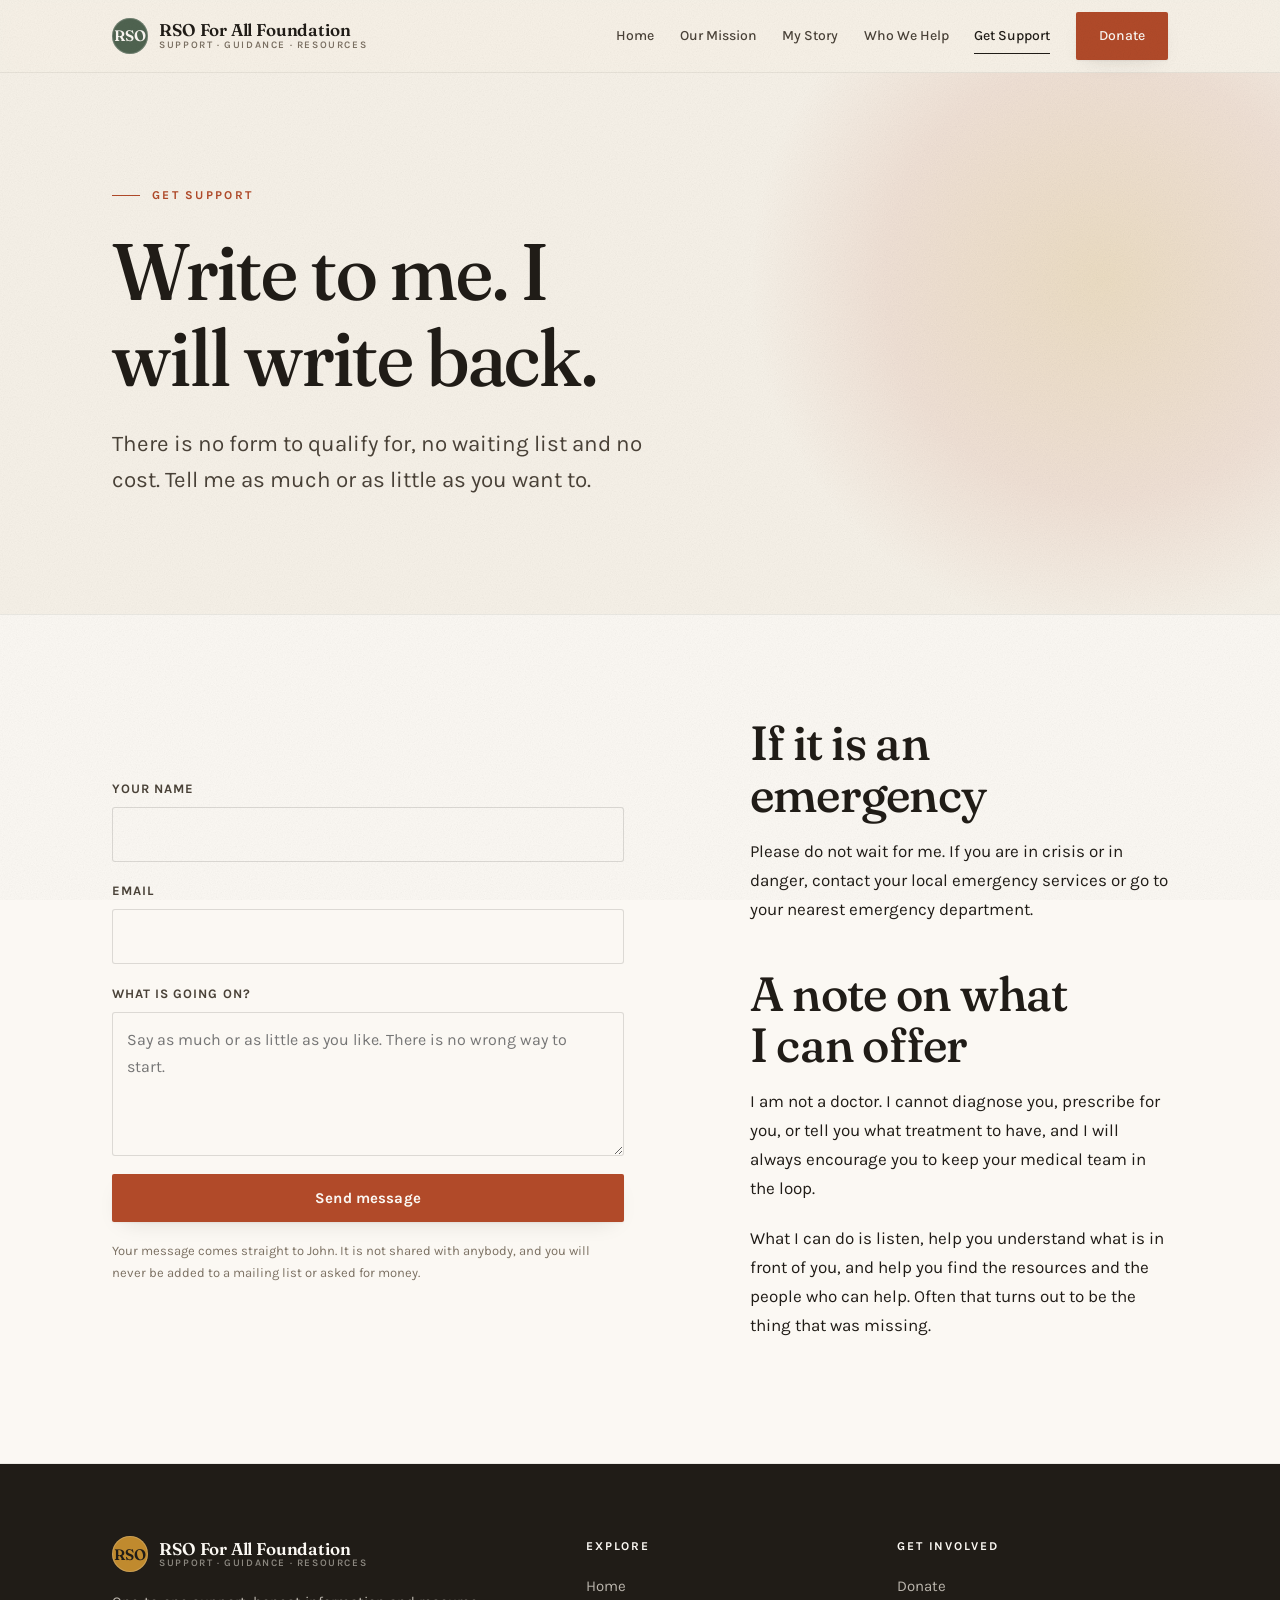
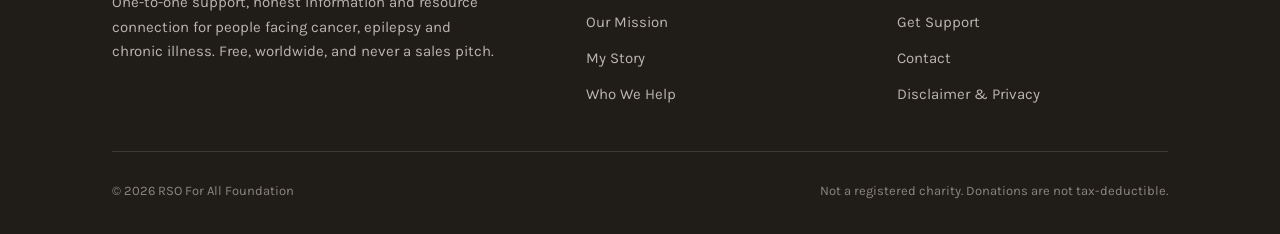
==== contact.html @ 538c0a23 "RSO For All Foundation — honest rebuild: home, mission, story, who we help, donate, contact, disclai" ====
<!doctype html>
<html lang="en">
<head>
<meta charset="utf-8">
<meta name="viewport" content="width=device-width, initial-scale=1">
<title>Get Support — RSO For All Foundation</title>
<meta name="description" content="Reach out. Every message is read by a person and answered by a person. It costs nothing.">
<meta property="og:title" content="Get Support — RSO For All Foundation">
<meta property="og:description" content="Reach out. Every message is read by a person and answered by a person. It costs nothing.">
<meta property="og:type" content="website">
<link rel="preconnect" href="https://fonts.googleapis.com">
<link rel="preconnect" href="https://fonts.gstatic.com" crossorigin>
<link href="https://fonts.googleapis.com/css2?family=Fraunces:ital,opsz,wght@0,9..144,400..700;1,9..144,400..700&family=Karla:ital,wght@0,400..700;1,400..700&display=swap" rel="stylesheet">
<link rel="stylesheet" href="assets/styles.css">
</head>
<body>
<a class="skip" href="#main">Skip to content</a>

<header class="masthead">
  <div class="shell">
    <a class="wordmark" href="index.html">
      <span class="mark" aria-hidden="true">RSO</span>
      <span>RSO For All Foundation<small>Support &middot; Guidance &middot; Resources</small></span>
    </a>
    <button class="nav-toggle" aria-expanded="false" aria-controls="nav">Menu</button>
    <nav class="nav" id="nav">
      <a href="index.html">Home</a>
      <a href="mission.html">Our Mission</a>
      <a href="story.html">My Story</a>
      <a href="who-we-help.html">Who We Help</a>
      <a href="contact.html" aria-current="page">Get Support</a>
      <a class="btn btn-primary" href="donate.html">Donate</a>
    </nav>
  </div>
</header>

<main id="main">

  <section class="hero">
    <div class="shell">
      <div style="max-width:44rem">
        <p class="eyebrow rise d1">Get support</p>
        <h1 class="rise d2">Write to me. I will write back.</h1>
          <p class="lede rise d3">There is no form to qualify for, no waiting list and no cost. Tell me as much or as little as you want to.</p>
      </div>
    </div>
  </section>

  <section class="band-warm">
    <div class="shell">
      <div class="hero-grid">
        <div>
          <form class="form" method="post" action="contact.php">
            <div class="field">
              <label for="name">Your name</label>
              <input type="text" id="name" name="name" required autocomplete="name">
            </div>
            <div class="field">
              <label for="email">Email</label>
              <input type="email" id="email" name="email" required autocomplete="email">
            </div>
            <div class="field">
              <label for="message">What is going on?</label>
              <textarea id="message" name="message" required
                placeholder="Say as much or as little as you like. There is no wrong way to start."></textarea>
            </div>
            <input class="hp" type="text" name="website" tabindex="-1" autocomplete="off" aria-hidden="true">
            <button class="btn btn-primary btn-wide" type="submit">Send message</button>
            <p class="form-note">
              Your message comes straight to John. It is not shared with anybody, and you will never
              be added to a mailing list or asked for money.
            </p>
          </form>
        </div>

        <div class="prose">
          <h2>If it is an emergency</h2>
          <p>
            Please do not wait for me. If you are in crisis or in danger, contact your local
            emergency services or go to your nearest emergency department.
          </p>
          <h2>A note on what I can offer</h2>
          <p>
            I am not a doctor. I cannot diagnose you, prescribe for you, or tell you what treatment
            to have, and I will always encourage you to keep your medical team in the loop.
          </p>
          <p>
            What I can do is listen, help you understand what is in front of you, and help you find
            the resources and the people who can help. Often that turns out to be the thing that was
            missing.
          </p>
        </div>
      </div>
    </div>
  </section>

</main>

<footer class="foot">
  <div class="shell">
    <div class="foot-grid">
      <div>
        <div class="wordmark">
          <span class="mark" aria-hidden="true">RSO</span>
          <span>RSO For All Foundation<small>Support &middot; Guidance &middot; Resources</small></span>
        </div>
        <p class="blurb">
          One-to-one support, honest information and resource connection for people facing cancer,
          epilepsy and chronic illness. Free, worldwide, and never a sales pitch.
        </p>
      </div>
      <div>
        <h4>Explore</h4>
        <ul>
          <li><a href="index.html">Home</a></li>
          <li><a href="mission.html">Our Mission</a></li>
          <li><a href="story.html">My Story</a></li>
          <li><a href="who-we-help.html">Who We Help</a></li>
        </ul>
      </div>
      <div>
        <h4>Get involved</h4>
        <ul>
          <li><a href="donate.html">Donate</a></li>
          <li><a href="contact.html">Get Support</a></li>
          <li><a href="contact.html">Contact</a></li>
          <li><a href="disclaimer.html">Disclaimer &amp; Privacy</a></li>
        </ul>
      </div>
    </div>
    <div class="colophon">
      <span>&copy; 2026 RSO For All Foundation</span>
      <span>Not a registered charity. Donations are not tax-deductible.</span>
    </div>
  </div>
</footer>

<script src="assets/main.js"></script>
</body>
</html>
---- assets/styles.css ----
/* ===========================================================
   RSO For All Foundation
   Aesthetic: warm editorial letterpress — a letter, not a brochure.
   Palette is bone paper + ink, with clay and sage carrying warmth.
   =========================================================== */

:root {
  --paper:      #F6F1E8;
  --paper-deep: #EDE5D8;
  --paper-warm: #FBF8F3;
  --ink:        #201C17;
  --ink-soft:   #4A4238;
  --ink-faint:  #7C7163;
  --clay:       #B14A29;
  --clay-deep:  #8E3A1F;
  --sage:       #4F6350;
  --sage-soft:  #7D9179;
  --gold:       #C08A2E;
  --rule:       rgba(32, 28, 23, 0.14);
  --rule-soft:  rgba(32, 28, 23, 0.07);

  --display: "Fraunces", "Iowan Old Style", Georgia, serif;
  --body:    "Karla", "Helvetica Neue", sans-serif;

  --measure: 34rem;
  --gutter: clamp(1.25rem, 5vw, 3rem);
  --shell: 72rem;

  --shadow-lift: 0 1px 2px rgba(32,28,23,.05), 0 8px 24px -12px rgba(32,28,23,.18);
  --shadow-deep: 0 2px 4px rgba(32,28,23,.06), 0 24px 56px -24px rgba(32,28,23,.30);
}

*, *::before, *::after { box-sizing: border-box; }

html { -webkit-text-size-adjust: 100%; scroll-behavior: smooth; }
@media (prefers-reduced-motion: reduce) {
  html { scroll-behavior: auto; }
  *, *::before, *::after {
    animation-duration: .01ms !important;
    animation-iteration-count: 1 !important;
    transition-duration: .01ms !important;
  }
}

body {
  margin: 0;
  background: var(--paper);
  color: var(--ink);
  font-family: var(--body);
  font-size: 1.0625rem;
  line-height: 1.7;
  font-feature-settings: "kern" 1, "liga" 1;
  -webkit-font-smoothing: antialiased;
  overflow-x: hidden;
}

/* Paper grain — gives the whole thing the tooth of a printed page. */
body::before {
  content: "";
  position: fixed;
  inset: 0;
  z-index: 9999;
  pointer-events: none;
  opacity: .28;
  mix-blend-mode: multiply;
  background-image: url("data:image/svg+xml,%3Csvg xmlns='http://www.w3.org/2000/svg' width='180' height='180'%3E%3Cfilter id='n'%3E%3CfeTurbulence type='fractalNoise' baseFrequency='.85' numOctaves='3' stitchTiles='stitch'/%3E%3CfeColorMatrix type='saturate' values='0'/%3E%3C/filter%3E%3Crect width='180' height='180' filter='url(%23n)' opacity='.42'/%3E%3C/svg%3E");
}

img { max-width: 100%; display: block; }

a { color: var(--clay-deep); text-decoration-thickness: 1px; text-underline-offset: 3px; }
a:hover { color: var(--clay); }

::selection { background: var(--gold); color: var(--paper-warm); }

:focus-visible {
  outline: 2px solid var(--clay);
  outline-offset: 3px;
  border-radius: 2px;
}

.shell {
  width: 100%;
  max-width: var(--shell);
  margin-inline: auto;
  padding-inline: var(--gutter);
}

.skip {
  position: absolute;
  left: -9999px;
}
.skip:focus {
  left: 1rem; top: 1rem;
  z-index: 10000;
  background: var(--ink);
  color: var(--paper);
  padding: .75rem 1rem;
  border-radius: 3px;
}

/* ---------- Type ---------- */

h1, h2, h3 {
  font-family: var(--display);
  font-weight: 500;
  font-variation-settings: "SOFT" 40, "WONK" 1;
  line-height: 1.08;
  letter-spacing: -0.015em;
  margin: 0;
  text-wrap: balance;
}

h1 { font-size: clamp(2.6rem, 7.5vw, 5rem); }
h2 { font-size: clamp(1.9rem, 4.4vw, 3rem); }
h3 { font-size: clamp(1.2rem, 2.4vw, 1.5rem); letter-spacing: -0.005em; }

p { margin: 0 0 1.25em; max-width: var(--measure); }

.lede {
  font-size: clamp(1.15rem, 2.4vw, 1.4rem);
  line-height: 1.6;
  color: var(--ink-soft);
  max-width: 36rem;
}

.eyebrow {
  font-size: .75rem;
  letter-spacing: .19em;
  text-transform: uppercase;
  font-weight: 700;
  color: var(--clay);
  margin: 0 0 1.4rem;
  display: flex;
  align-items: center;
  gap: .75rem;
}
.eyebrow::before {
  content: "";
  width: 1.75rem;
  height: 1px;
  background: var(--clay);
  flex: none;
}

.sig {
  font-family: var(--display);
  font-variation-settings: "SOFT" 90, "WONK" 1;
  font-style: italic;
  font-size: 1.5rem;
  color: var(--ink);
  margin-top: 2rem;
}

/* ---------- Header ---------- */

.masthead {
  position: sticky;
  top: 0;
  z-index: 100;
  background: rgba(246, 241, 232, .88);
  backdrop-filter: saturate(140%) blur(12px);
  border-bottom: 1px solid var(--rule-soft);
}

.masthead .shell {
  display: flex;
  align-items: center;
  justify-content: space-between;
  gap: 1rem;
  min-height: 4.5rem;
}

.wordmark {
  display: flex;
  align-items: center;
  gap: .7rem;
  font-family: var(--display);
  font-size: 1.0625rem;
  font-weight: 600;
  letter-spacing: -0.01em;
  color: var(--ink);
  text-decoration: none;
  line-height: 1.15;
}
.wordmark:hover { color: var(--ink); }
.wordmark small {
  display: block;
  font-family: var(--body);
  font-size: .625rem;
  letter-spacing: .16em;
  text-transform: uppercase;
  font-weight: 600;
  color: var(--ink-faint);
}

.mark {
  width: 2.25rem; height: 2.25rem;
  flex: none;
  border-radius: 50%;
  display: grid;
  place-items: center;
  background: var(--sage);
  color: var(--paper-warm);
  font-family: var(--display);
  font-size: .95rem;
  font-weight: 600;
  letter-spacing: -0.02em;
  box-shadow: inset 0 0 0 1px rgba(255,255,255,.18);
}

.nav {
  display: flex;
  align-items: center;
  gap: 1.6rem;
}
.nav a {
  font-size: .875rem;
  font-weight: 500;
  color: var(--ink-soft);
  text-decoration: none;
  padding: .35rem 0;
  border-bottom: 1px solid transparent;
  transition: color .18s ease, border-color .18s ease;
}
.nav a:hover { color: var(--ink); border-bottom-color: var(--clay); }
.nav a[aria-current="page"] { color: var(--ink); border-bottom-color: var(--ink); }

/* The Donate button lives inside .nav, so it needs to out-specify .nav a. */
.nav a.btn {
  padding: .7rem 1.35rem;
  border-bottom: 1px solid transparent;
}
.nav a.btn-primary { color: var(--paper-warm); }
.nav a.btn-primary:hover { color: var(--paper-warm); border-bottom-color: transparent; }

.nav-toggle {
  display: none;
  background: none;
  border: 1px solid var(--rule);
  border-radius: 3px;
  padding: .5rem .7rem;
  font: inherit;
  font-size: .8125rem;
  font-weight: 600;
  letter-spacing: .08em;
  text-transform: uppercase;
  color: var(--ink);
  cursor: pointer;
}

@media (max-width: 860px) {
  .nav-toggle { display: block; }
  .nav {
    position: fixed;
    inset: 4.5rem 0 auto 0;
    flex-direction: column;
    align-items: stretch;
    gap: 0;
    background: var(--paper-warm);
    border-bottom: 1px solid var(--rule);
    padding: .5rem var(--gutter) 1.25rem;
    box-shadow: var(--shadow-deep);
    transform: translateY(-140%);
    transition: transform .34s cubic-bezier(.22,.85,.3,1);
  }
  .nav[data-open="true"] { transform: translateY(0); }
  .nav a {
    padding: .95rem 0;
    font-size: 1.0625rem;
    border-bottom: 1px solid var(--rule-soft);
  }
  .nav a:hover { border-bottom-color: var(--rule-soft); }
  .nav .btn { margin-top: 1rem; text-align: center; }
}

/* ---------- Buttons ---------- */

.btn {
  display: inline-flex;
  align-items: center;
  justify-content: center;
  gap: .55rem;
  font-family: var(--body);
  font-size: .9375rem;
  font-weight: 700;
  letter-spacing: .01em;
  padding: .85rem 1.6rem;
  border-radius: 2px;
  border: 1px solid transparent;
  text-decoration: none;
  cursor: pointer;
  transition: transform .16s ease, box-shadow .2s ease, background .2s ease, color .2s ease;
}
.btn:hover { transform: translateY(-2px); }
.btn:active { transform: translateY(0); }

.btn-primary {
  background: var(--clay);
  color: var(--paper-warm);
  box-shadow: var(--shadow-lift);
}
.btn-primary:hover { background: var(--clay-deep); color: var(--paper-warm); box-shadow: var(--shadow-deep); }

.btn-ghost {
  background: transparent;
  color: var(--ink);
  border-color: var(--rule);
}
.btn-ghost:hover { background: var(--ink); color: var(--paper); border-color: var(--ink); }

.btn-wide { width: 100%; }

/* ---------- Hero ---------- */

.hero {
  position: relative;
  padding: clamp(3.5rem, 9vw, 7rem) 0 clamp(3rem, 7vw, 5.5rem);
  overflow: hidden;
}

/* soft bloom of warmth behind the words */
.hero::after {
  content: "";
  position: absolute;
  top: -30%; right: -15%;
  width: min(46rem, 90vw);
  aspect-ratio: 1;
  background: radial-gradient(circle at 50% 50%, rgba(192,138,46,.20), rgba(177,74,41,.10) 42%, transparent 68%);
  pointer-events: none;
  z-index: 0;
}

.hero .shell { position: relative; z-index: 1; }

.hero-grid {
  display: grid;
  gap: clamp(2.5rem, 6vw, 4.5rem);
  align-items: center;
}
@media (min-width: 940px) {
  .hero-grid { grid-template-columns: 1.15fr .85fr; }
}

.hero h1 em {
  font-style: italic;
  font-variation-settings: "SOFT" 100, "WONK" 1;
  color: var(--clay);
}

.hero .lede { margin-top: 1.6rem; }

.hero-actions {
  display: flex;
  flex-wrap: wrap;
  gap: .85rem;
  margin-top: 2.25rem;
}

.hero-note {
  margin-top: 1.6rem;
  font-size: .8125rem;
  color: var(--ink-faint);
  max-width: 30rem;
  line-height: 1.6;
}

/* Portrait frame — photo drops in here */
.portrait {
  position: relative;
  border-radius: 3px;
  overflow: hidden;
  background: var(--paper-deep);
  box-shadow: var(--shadow-deep);
  aspect-ratio: 4 / 5;
  rotate: -1.1deg;
}
.portrait img { width: 100%; height: 100%; object-fit: cover; }
.portrait figcaption {
  position: absolute;
  left: 0; right: 0; bottom: 0;
  padding: 2.5rem 1.25rem 1rem;
  font-size: .8125rem;
  color: var(--paper-warm);
  background: linear-gradient(to top, rgba(32,28,23,.82), transparent);
}

/* Placeholder state until real photos land */
.portrait.is-empty {
  display: grid;
  place-items: center;
  background:
    repeating-linear-gradient(45deg, transparent 0 12px, rgba(32,28,23,.035) 12px 24px),
    var(--paper-deep);
  border: 1px dashed var(--rule);
}
.portrait.is-empty span {
  font-size: .75rem;
  letter-spacing: .16em;
  text-transform: uppercase;
  font-weight: 700;
  color: var(--ink-faint);
  text-align: center;
  padding: 1.5rem;
  line-height: 1.9;
}

/* ---------- Sections ---------- */

section { padding: clamp(3.5rem, 8vw, 6.5rem) 0; }

.band-warm { background: var(--paper-warm); border-block: 1px solid var(--rule-soft); }
.band-ink {
  background: var(--ink);
  color: var(--paper);
}
.band-ink h2, .band-ink h3 { color: var(--paper-warm); }
.band-ink p { color: rgba(246,241,232,.76); }
.band-ink .eyebrow { color: var(--gold); }
.band-ink .eyebrow::before { background: var(--gold); }
.band-ink a { color: var(--gold); }

.section-head { margin-bottom: clamp(2.25rem, 5vw, 3.5rem); max-width: 42rem; }
.section-head p { margin-top: 1.1rem; }

/* ---------- Pillars ---------- */

.pillars {
  display: grid;
  gap: 1.25rem;
}
@media (min-width: 760px) { .pillars { grid-template-columns: repeat(3, 1fr); } }

.pillar {
  background: var(--paper-warm);
  border: 1px solid var(--rule-soft);
  border-radius: 3px;
  padding: 2rem 1.75rem 1.9rem;
  position: relative;
  transition: transform .22s ease, box-shadow .22s ease, border-color .22s ease;
}
.pillar:hover {
  transform: translateY(-4px);
  box-shadow: var(--shadow-lift);
  border-color: var(--rule);
}
.band-ink .pillar {
  background: rgba(246,241,232,.05);
  border-color: rgba(246,241,232,.14);
}
.pillar .num {
  font-family: var(--display);
  font-size: .8125rem;
  font-weight: 700;
  color: var(--clay);
  letter-spacing: .1em;
  display: block;
  margin-bottom: 1.1rem;
}
.band-ink .pillar .num { color: var(--gold); }
.pillar h3 { margin-bottom: .7rem; }
.pillar p { margin: 0; font-size: .9375rem; color: var(--ink-soft); }
.band-ink .pillar p { color: rgba(246,241,232,.72); }

/* ---------- Pull quote / story ---------- */

.quote {
  border-left: 2px solid var(--clay);
  padding-left: clamp(1.25rem, 3vw, 2.25rem);
  max-width: 44rem;
}
.quote blockquote {
  margin: 0;
  font-family: var(--display);
  font-variation-settings: "SOFT" 60, "WONK" 1;
  font-size: clamp(1.35rem, 3.2vw, 2rem);
  line-height: 1.32;
  letter-spacing: -0.012em;
  color: var(--ink);
  text-wrap: balance;
}
.band-ink .quote blockquote { color: var(--paper-warm); }
.quote cite {
  display: block;
  margin-top: 1.5rem;
  font-family: var(--body);
  font-style: normal;
  font-size: .8125rem;
  letter-spacing: .14em;
  text-transform: uppercase;
  font-weight: 700;
  color: var(--ink-faint);
}
.band-ink .quote cite { color: rgba(246,241,232,.55); }

/* ---------- Prose page ---------- */

.prose { max-width: var(--measure); }
.prose h2 { margin: 2.75rem 0 1rem; }
.prose h3 { margin: 2rem 0 .75rem; }
.prose > :first-child { margin-top: 0; }
.prose ul { padding-left: 1.15rem; margin: 0 0 1.5em; max-width: var(--measure); }
.prose li { margin-bottom: .6rem; }
.prose li::marker { color: var(--clay); }

/* ---------- Donate ---------- */

.give {
  display: grid;
  gap: 1rem;
  max-width: 30rem;
}

.give-option {
  display: flex;
  align-items: center;
  gap: 1.1rem;
  padding: 1.15rem 1.35rem;
  background: var(--paper-warm);
  border: 1px solid var(--rule);
  border-radius: 3px;
  text-decoration: none;
  color: var(--ink);
  transition: transform .18s ease, box-shadow .2s ease, border-color .2s ease;
}
.give-option:hover {
  transform: translateY(-2px);
  border-color: var(--clay);
  box-shadow: var(--shadow-lift);
  color: var(--ink);
}
.give-option .badge {
  width: 2.75rem; height: 2.75rem;
  flex: none;
  border-radius: 50%;
  display: grid;
  place-items: center;
  background: var(--paper-deep);
  color: var(--sage);
  font-family: var(--display);
  font-weight: 700;
  font-size: 1rem;
}
.give-option b { display: block; font-size: 1rem; font-weight: 700; }
.give-option span { display: block; font-size: .8125rem; color: var(--ink-faint); line-height: 1.5; }
.give-option .arrow { margin-left: auto; color: var(--ink-faint); font-size: 1.1rem; }

.is-pending {
  opacity: .58;
  pointer-events: none;
  border-style: dashed;
}

/* Honest, unmissable disclosure. */
.disclosure {
  margin-top: 2.25rem;
  padding: 1.15rem 1.35rem;
  border: 1px solid var(--rule);
  border-left: 3px solid var(--sage);
  border-radius: 3px;
  background: rgba(79,99,80,.05);
  font-size: .875rem;
  line-height: 1.65;
  color: var(--ink-soft);
  max-width: 38rem;
}
.disclosure b { color: var(--ink); }
.disclosure p:last-child { margin-bottom: 0; }

/* ---------- Meter ---------- */

.meter { max-width: 30rem; margin-top: 2rem; }
.meter-track {
  height: .5rem;
  border-radius: 999px;
  background: var(--paper-deep);
  overflow: hidden;
  border: 1px solid var(--rule-soft);
}
.band-ink .meter-track { background: rgba(246,241,232,.12); border-color: transparent; }
.meter-fill {
  height: 100%;
  border-radius: 999px;
  background: linear-gradient(90deg, var(--clay), var(--gold));
  width: 0;
  animation: fill 1.5s cubic-bezier(.2,.8,.25,1) .4s forwards;
}
@keyframes fill { to { width: var(--pct, 0%); } }
.meter-labels {
  display: flex;
  justify-content: space-between;
  margin-top: .7rem;
  font-size: .8125rem;
  color: var(--ink-faint);
}
.band-ink .meter-labels { color: rgba(246,241,232,.6); }

/* ---------- Form ---------- */

.form { max-width: 32rem; display: grid; gap: 1.15rem; }
.field { display: grid; gap: .45rem; }
.field label {
  font-size: .8125rem;
  font-weight: 700;
  letter-spacing: .08em;
  text-transform: uppercase;
  color: var(--ink-soft);
}
.field input, .field textarea {
  font: inherit;
  font-size: 1rem;
  color: var(--ink);
  background: var(--paper-warm);
  border: 1px solid var(--rule);
  border-radius: 3px;
  padding: .8rem .9rem;
  width: 100%;
  transition: border-color .18s ease, box-shadow .18s ease;
}
.field input:focus, .field textarea:focus {
  outline: none;
  border-color: var(--clay);
  box-shadow: 0 0 0 3px rgba(177,74,41,.13);
}
.field textarea { min-height: 9rem; resize: vertical; }
.hp { position: absolute; left: -9999px; }

.form-note { font-size: .8125rem; color: var(--ink-faint); max-width: 32rem; }

/* ---------- Footer ---------- */

.foot {
  background: var(--ink);
  color: rgba(246,241,232,.72);
  padding: clamp(3rem, 6vw, 4.5rem) 0 2rem;
  font-size: .9375rem;
}
.foot a { color: rgba(246,241,232,.72); text-decoration: none; }
.foot a:hover { color: var(--gold); }

.foot-grid {
  display: grid;
  gap: 2.5rem;
  padding-bottom: 2.75rem;
  border-bottom: 1px solid rgba(246,241,232,.13);
}
@media (min-width: 760px) { .foot-grid { grid-template-columns: 1.6fr 1fr 1fr; } }

.foot h4 {
  font-family: var(--body);
  font-size: .75rem;
  letter-spacing: .16em;
  text-transform: uppercase;
  font-weight: 700;
  color: var(--paper-warm);
  margin: 0 0 1.1rem;
}
.foot ul { list-style: none; margin: 0; padding: 0; display: grid; gap: .65rem; }
.foot .blurb { max-width: 24rem; font-size: .9375rem; line-height: 1.65; }
.foot .wordmark { color: var(--paper-warm); margin-bottom: 1.1rem; }
.foot .wordmark small { color: rgba(246,241,232,.5); }
.foot .mark { background: var(--gold); color: var(--ink); }

.colophon {
  padding-top: 1.75rem;
  display: flex;
  flex-wrap: wrap;
  gap: .75rem 1.5rem;
  justify-content: space-between;
  font-size: .8125rem;
  color: rgba(246,241,232,.5);
}

/* ---------- Entrance ---------- */

.rise {
  opacity: 0;
  transform: translateY(18px);
  animation: rise .85s cubic-bezier(.2,.75,.25,1) forwards;
}
@keyframes rise { to { opacity: 1; transform: none; } }
.d1 { animation-delay: .06s; }
.d2 { animation-delay: .16s; }
.d3 { animation-delay: .26s; }
.d4 { animation-delay: .36s; }
.d5 { animation-delay: .46s; }
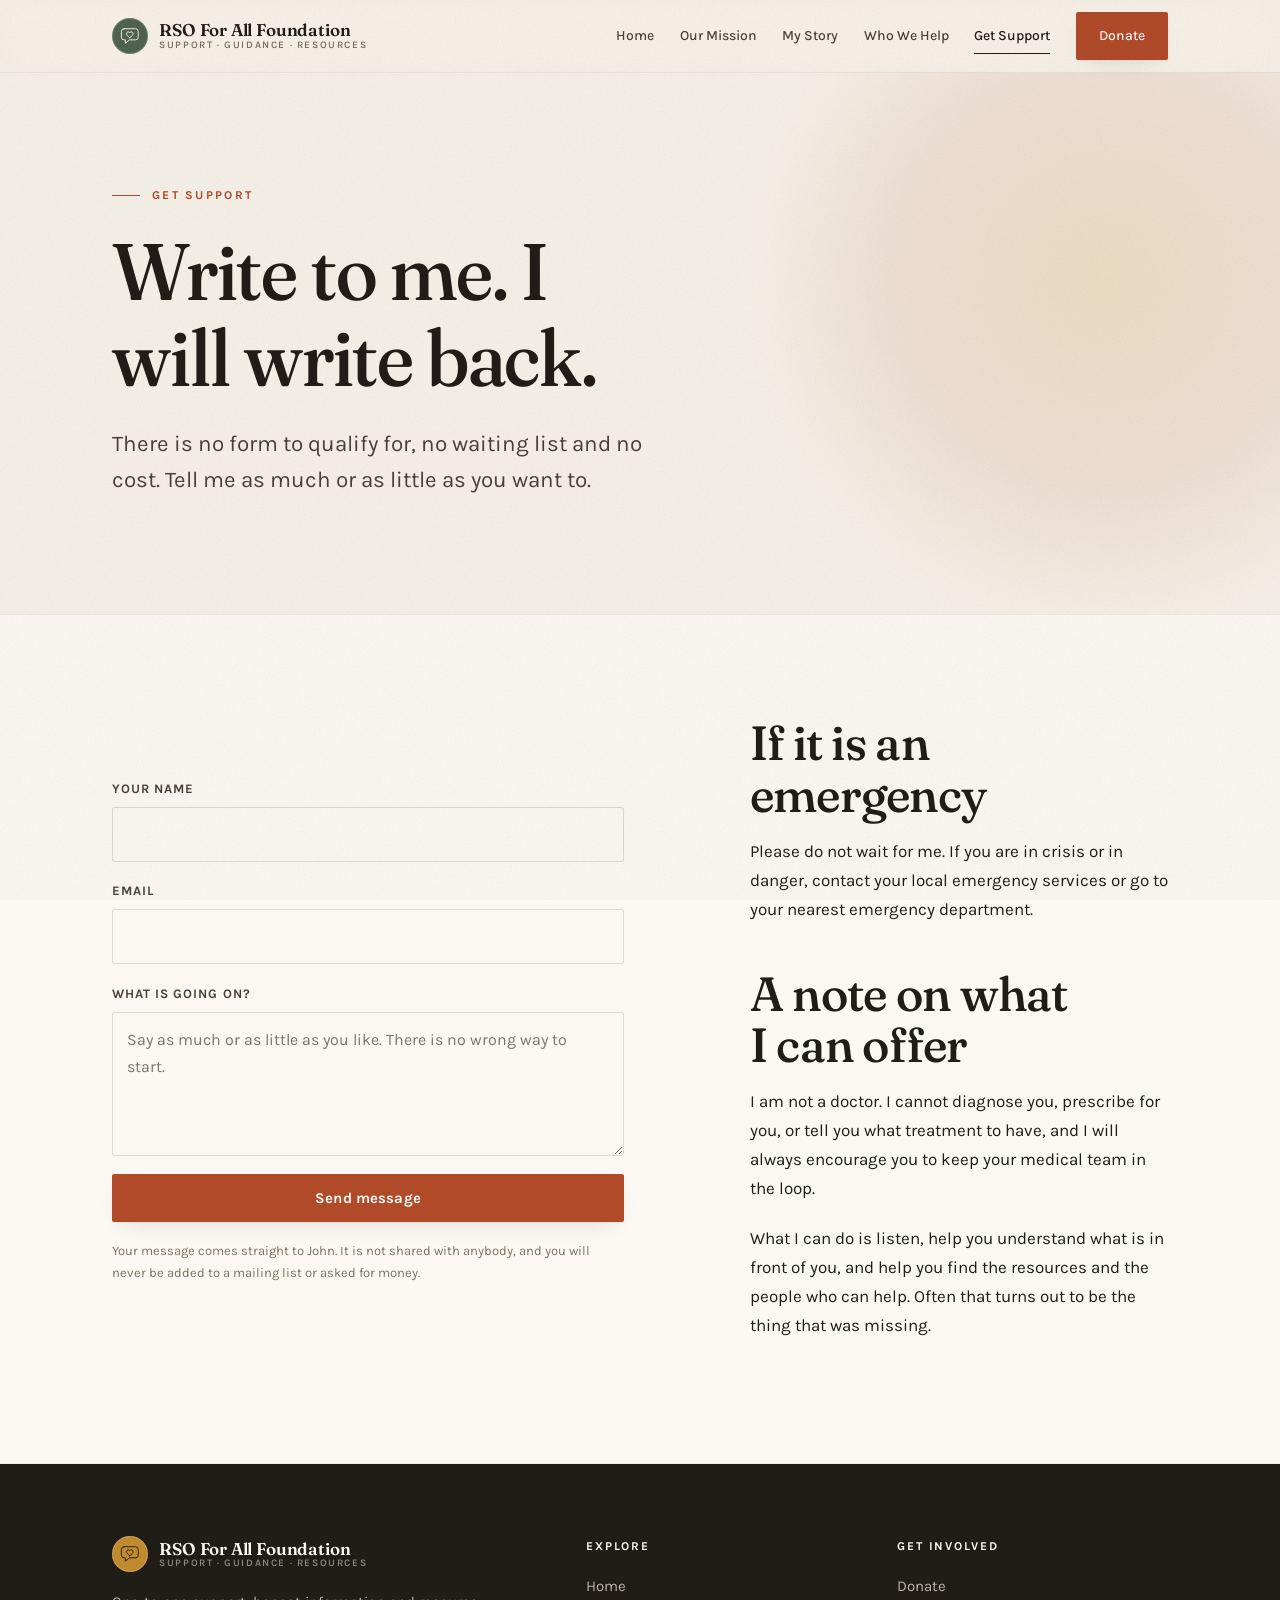
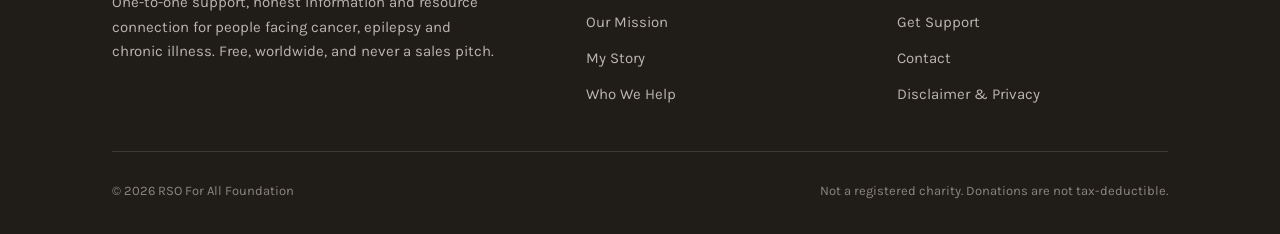
==== commit 5d032826: "New foundation mark: message + heart, replacing the cannabis leaf/oil-droplet logo Co-Authored-By: C" ====
--- a/contact.html
+++ b/contact.html
@@ -11,6 +11,7 @@
 <link rel="preconnect" href="https://fonts.googleapis.com">
 <link rel="preconnect" href="https://fonts.gstatic.com" crossorigin>
 <link href="https://fonts.googleapis.com/css2?family=Fraunces:ital,opsz,wght@0,9..144,400..700;1,9..144,400..700&family=Karla:ital,wght@0,400..700;1,400..700&display=swap" rel="stylesheet">
+<link rel="icon" href="assets/favicon.svg" type="image/svg+xml">
 <link rel="stylesheet" href="assets/styles.css">
 </head>
 <body>
@@ -19,7 +20,7 @@
 <header class="masthead">
   <div class="shell">
     <a class="wordmark" href="index.html">
-      <span class="mark" aria-hidden="true">RSO</span>
+      <span class="mark" aria-hidden="true"><svg viewBox="0 0 64 64" fill="none" stroke="currentColor" stroke-width="2.7" stroke-linecap="round" stroke-linejoin="round"><path d="M15 11 h34 a8 8 0 0 1 8 8 v17 a8 8 0 0 1 -8 8 H31 L19 54 V44 h-4 a8 8 0 0 1 -8 -8 V19 a8 8 0 0 1 8 -8 Z"/><path d="M32 37.5 c -6.2 -4.6 -9.9 -7.9 -9.9 -11.8 a5.4 5.4 0 0 1 9.9 -2.9 a5.4 5.4 0 0 1 9.9 2.9 c 0 3.9 -3.7 7.2 -9.9 11.8 Z"/></svg></span>
       <span>RSO For All Foundation<small>Support &middot; Guidance &middot; Resources</small></span>
     </a>
     <button class="nav-toggle" aria-expanded="false" aria-controls="nav">Menu</button>
@@ -101,7 +102,7 @@
     <div class="foot-grid">
       <div>
         <div class="wordmark">
-          <span class="mark" aria-hidden="true">RSO</span>
+          <span class="mark" aria-hidden="true"><svg viewBox="0 0 64 64" fill="none" stroke="currentColor" stroke-width="2.7" stroke-linecap="round" stroke-linejoin="round"><path d="M15 11 h34 a8 8 0 0 1 8 8 v17 a8 8 0 0 1 -8 8 H31 L19 54 V44 h-4 a8 8 0 0 1 -8 -8 V19 a8 8 0 0 1 8 -8 Z"/><path d="M32 37.5 c -6.2 -4.6 -9.9 -7.9 -9.9 -11.8 a5.4 5.4 0 0 1 9.9 -2.9 a5.4 5.4 0 0 1 9.9 2.9 c 0 3.9 -3.7 7.2 -9.9 11.8 Z"/></svg></span>
           <span>RSO For All Foundation<small>Support &middot; Guidance &middot; Resources</small></span>
         </div>
         <p class="blurb">
--- a/assets/styles.css
+++ b/assets/styles.css
@@ -208,6 +208,7 @@
   letter-spacing: -0.02em;
   box-shadow: inset 0 0 0 1px rgba(255,255,255,.18);
 }
+.mark svg { width: 1.35rem; height: 1.35rem; display: block; }
 
 .nav {
   display: flex;
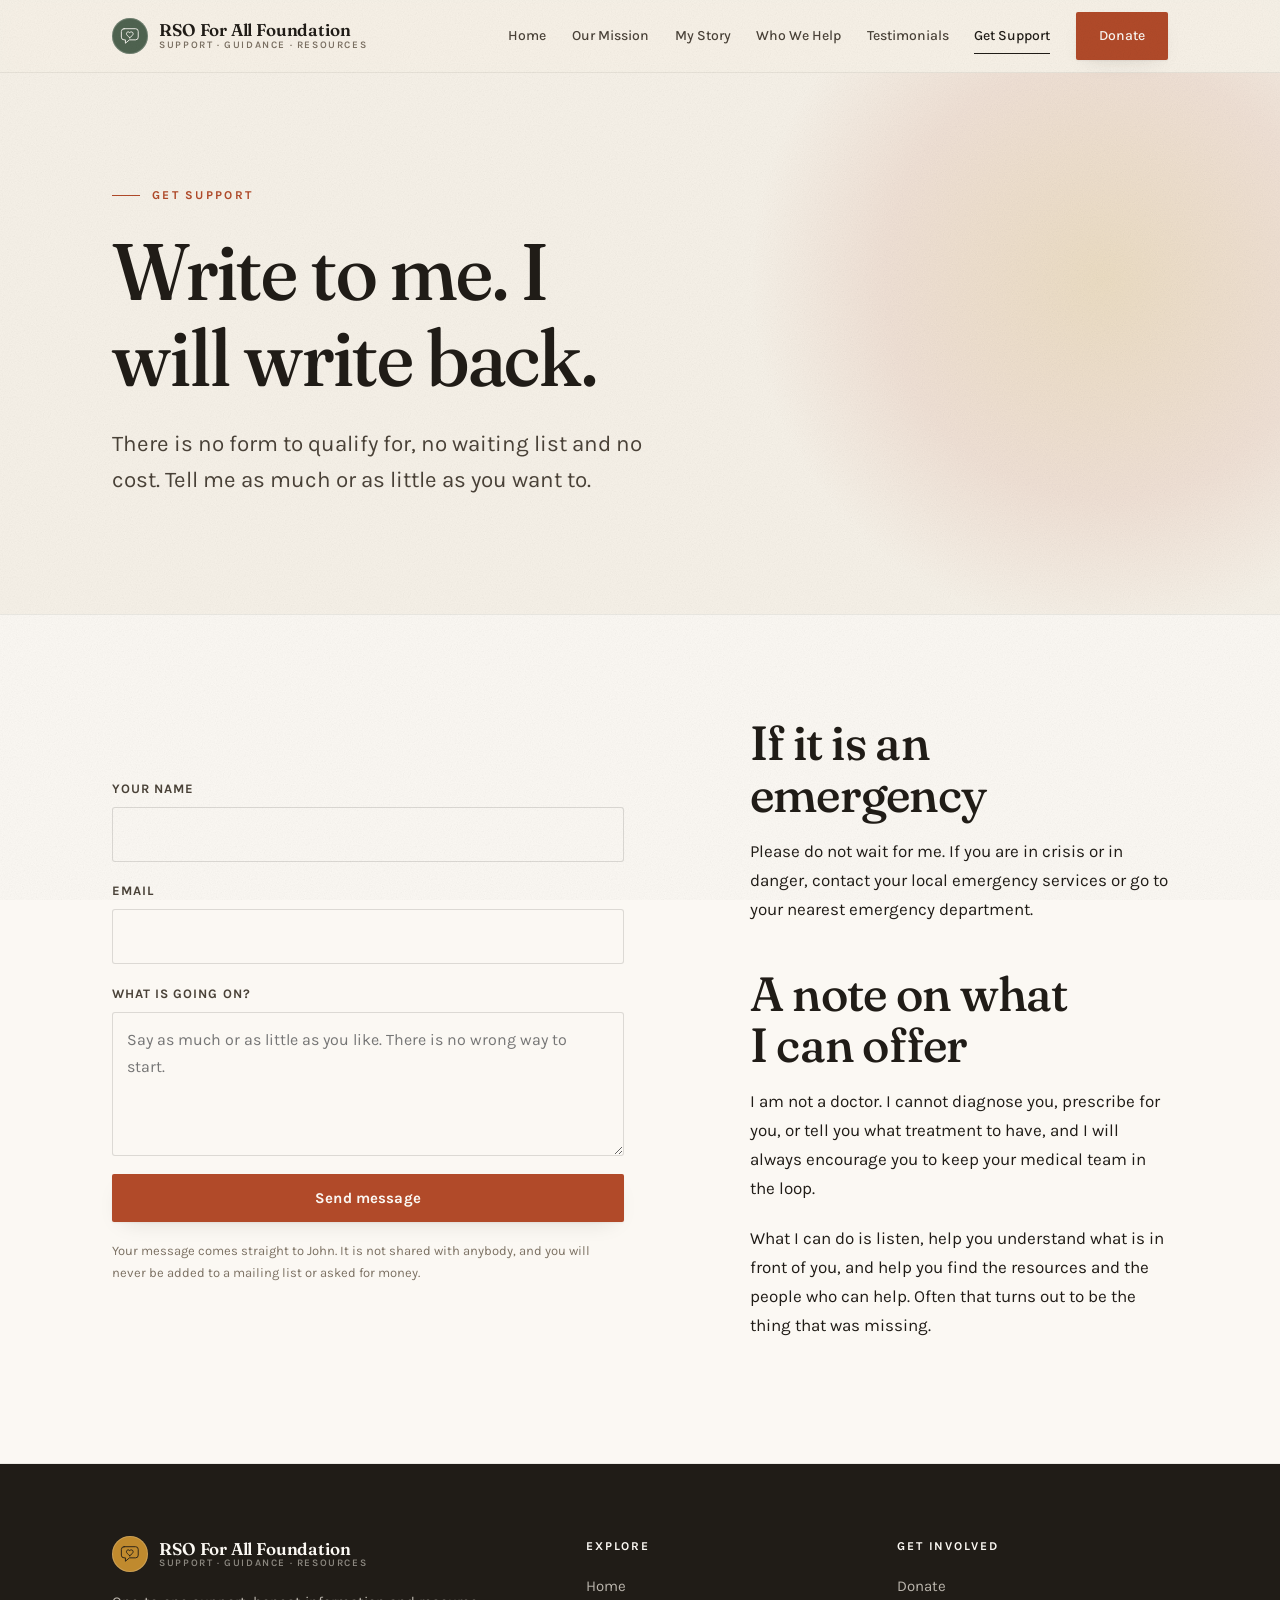
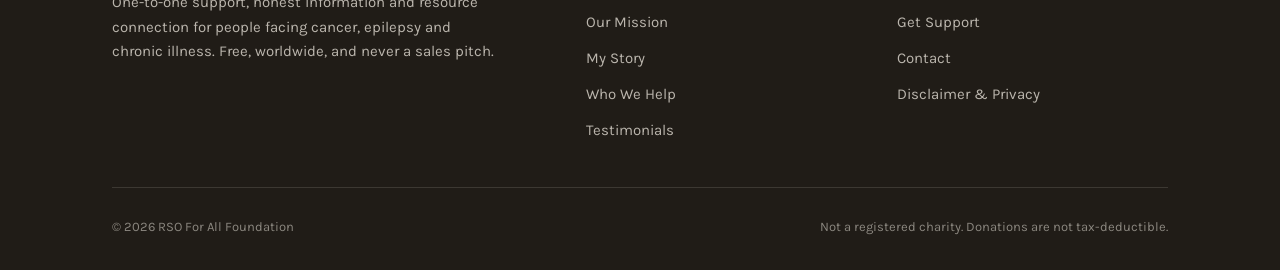
==== commit cf7e3654: "Add Testimonials page — real stories only, honest empty state until they arrive Co-Authored-By: Clau" ====
--- a/contact.html
+++ b/contact.html
@@ -29,6 +29,7 @@
       <a href="mission.html">Our Mission</a>
       <a href="story.html">My Story</a>
       <a href="who-we-help.html">Who We Help</a>
+      <a href="testimonials.html">Testimonials</a>
       <a href="contact.html" aria-current="page">Get Support</a>
       <a class="btn btn-primary" href="donate.html">Donate</a>
     </nav>
@@ -117,6 +118,7 @@
           <li><a href="mission.html">Our Mission</a></li>
           <li><a href="story.html">My Story</a></li>
           <li><a href="who-we-help.html">Who We Help</a></li>
+          <li><a href="testimonials.html">Testimonials</a></li>
         </ul>
       </div>
       <div>
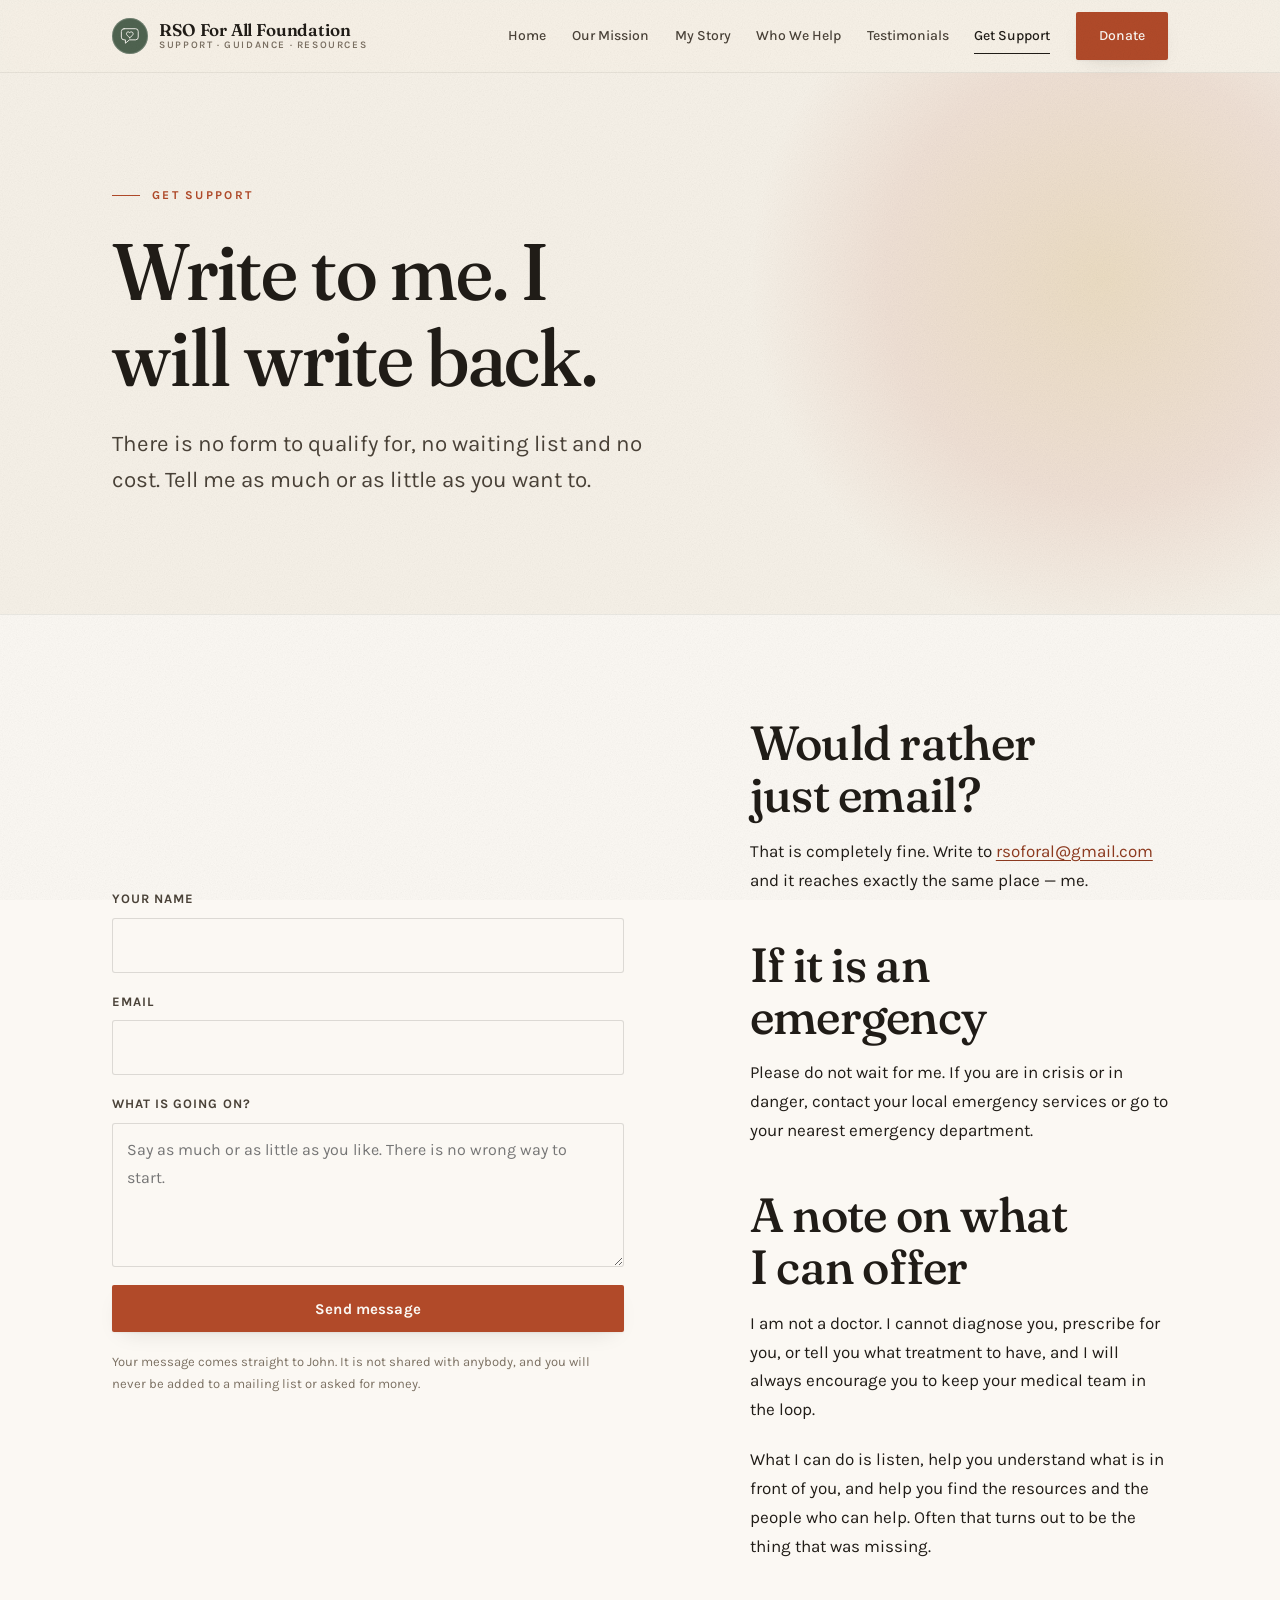
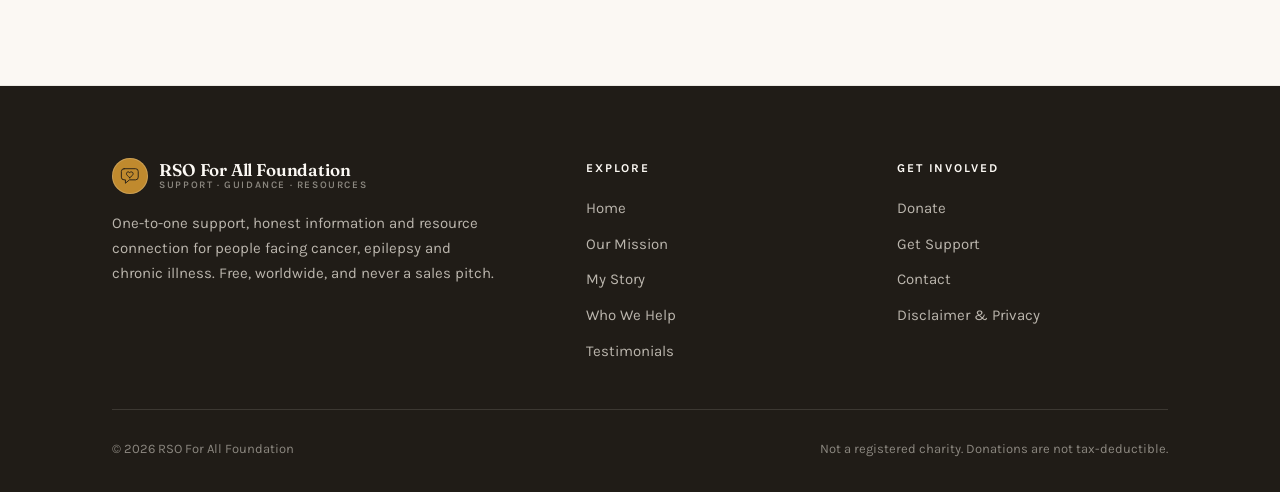
==== commit d5c225b4: "Wire live Ko-fi donation link, set contact form inbox, add email contact option" ====
--- a/contact.html
+++ b/contact.html
@@ -76,6 +76,13 @@
         </div>
 
         <div class="prose">
+          <h2>Would rather just email?</h2>
+          <p>
+            That is completely fine. Write to
+            <a href="mailto:rsoforal@gmail.com">rsoforal@gmail.com</a> and it reaches exactly the
+            same place — me.
+          </p>
+
           <h2>If it is an emergency</h2>
           <p>
             Please do not wait for me. If you are in crisis or in danger, contact your local
